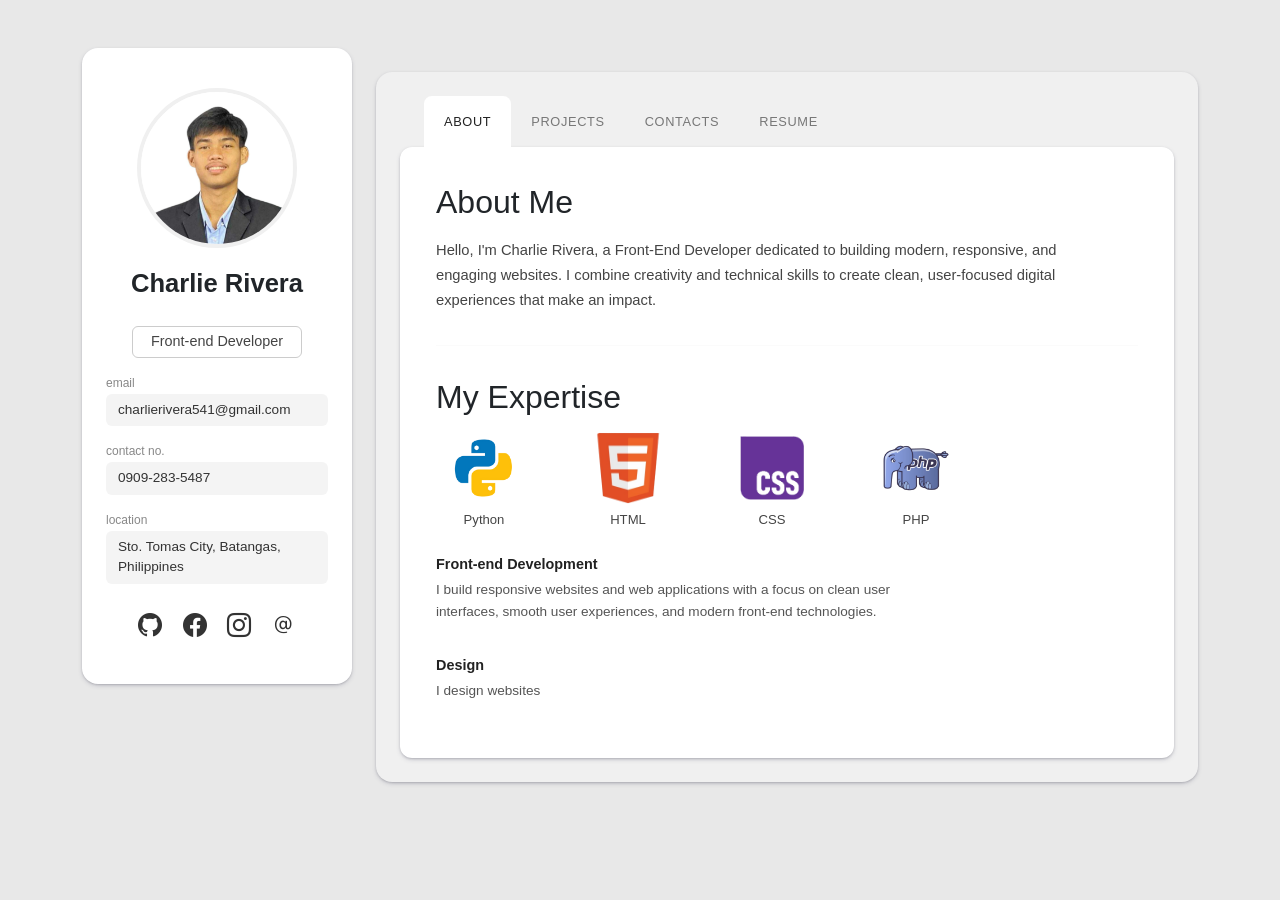
==== index.html @ 8503030e "Add files via upload" ====
<!DOCTYPE html>
<html lang="en">
<head>
  <meta charset="UTF-8" />
  <meta name="viewport" content="width=device-width, initial-scale=1.0"/>

  <title>Charlie Rivera</title>
  <link rel="icon" href="assets/MACW.png">
  <link href="https://cdn.jsdelivr.net/npm/bootstrap@5.3.0/dist/css/bootstrap.min.css" rel="stylesheet"/>
  <link href="https://cdn.jsdelivr.net/npm/bootstrap-icons@1.10.5/font/bootstrap-icons.css" rel="stylesheet"/>
  <link rel="stylesheet" href="style.css">

</head>
<body>

<div class="container py-5">
  <div class="row g-4 align-items-start">

    <!-- left -->
    <div class="col-12 col-lg-3">
      <div class="left-card position-fixed" style="box-shadow: rgba(50, 50, 93, 0.25) 0px 2px 5px -1px, rgba(0, 0, 0, 0.3) 0px 1px 3px -1px;;">

        <img src="assets/profile.jpg" alt="Charlie Rivera" class="profile-img" />
   

        <p class="name">Charlie Rivera</p>
        <span class="role-badge">Front-end Developer</span>

        <p class="info-label">email</p>
        <div class="info-value">charlierivera541@gmail.com</div>

        <p class="info-label">contact no.</p>
        <div class="info-value">0909-283-5487</div>

        <p class="info-label">location</p>
        <div class="info-value">Sto. Tomas City, Batangas, Philippines</div>

        <div class="social-icons mt-4">
          <a href=""><i class="bi bi-github"></i></a>
          <a href=""><i class="bi bi-facebook"></i></a>
          <a href=""><i class="bi bi-instagram"></i></a>
          <a href=""><i class="bi bi-at"></i></a>
        </div>

      </div>
    </div>

    <!-- right -->
    <div class="col-12 col-lg-9">
      <div class="right-card p-4">

        <div class="portfolio-nav">
          <ul class="nav">
            <li class="nav-item">
              <a class="nav-link active" href="#">About</a>
            </li>
            <li class="nav-item">
              <a class="nav-link" href="projects.html">Projects</a>
            </li>
            <li class="nav-item">
              <a class="nav-link" href="contacts.html">Contacts</a>
            </li>
            <li class="nav-item">
              <a class="nav-link" href="resume.html">Resume</a>
            </li>
          </ul>
        </div>

        <div class="content-panel">

          <h2 class="section-title">About Me</h2>
          <p class="about-text">
            Hello, I'm Charlie Rivera, a Front-End Developer dedicated to building modern, responsive,
            and engaging websites. I combine creativity and technical skills to create clean, user-focused
            digital experiences that make an impact.
          </p>

          <hr class="divider" />

          <h2 class="section-title">My Expertise</h2>
          <div class="row g-4 g-md-5 mb-2 flex-wrap">
            <div class="col-auto">
              <div class="expertise-icon">
                <img src="assets/python.png" alt="">
                <p>Python</p>
              </div>
            </div>
            <div class="col-auto">
              <div class="expertise-icon">
                <img src="assets/html.png" alt="">
                <p>HTML</p>
              </div>
            </div>
            <div class="col-auto">
              <div class="expertise-icon">
                <img src="assets/css.png" alt="">
                <p>CSS</p>
              </div>
            </div>
            <div class="col-auto">
              <div class="expertise-icon">
                <img src="assets/php.png" alt="">
                <p>PHP</p>
              </div>
            </div>
          </div>

          <div class="row mb-3">
            <div class="col">
              <p class="what-i-do-title">Front-end Development</p>
              <p class="what-i-do-text">
                I build responsive websites and web applications with a focus on clean user interfaces,
                smooth user experiences, and modern front-end technologies.
              </p>
            </div>
          </div>

          <div class="row">
            <div class="col">
              <p class="what-i-do-title">Design</p>
              <p class="what-i-do-text">I design websites</p>
            </div>
          </div>

        </div>
      </div>
    </div>

  </div>
</div>

<nav class="floating-nav" id="floatingNav">
  <a class="active" href="index.html">About</a>
  <a href="projects.html">Projects</a>
  <a href="contacts.html">Contacts</a>
  <a href="resume.html">Resume</a>
</nav>

<script>
  const floatingNav = document.getElementById('floatingNav');

  const portfolioNav = document.querySelector('.portfolio-nav');

  const observer = new IntersectionObserver(([entry]) => {
    if (!entry.isIntersecting) {
      floatingNav.classList.add('visible');
    } else {
      floatingNav.classList.remove('visible');
    }
  }, { threshold: 0 });

  observer.observe(portfolioNav);
  window.addEventListener('load', () => {
    if (window.innerWidth < 992) {
      const contentPanel = document.querySelector('.content-panel');
      if (contentPanel) {
        contentPanel.scrollIntoView({ behavior: 'smooth', block: 'start' });
      }
    }
  });
</script>

<script src="https://cdn.jsdelivr.net/npm/bootstrap@5.3.0/dist/js/bootstrap.bundle.min.js"></script>
</body>
</html>
---- style.css ----
*{
      transition: .5s ease;
    }
    
    body {
      background-color: #e8e8e8;
      font-family: 'Segoe UI', sans-serif;
    }

    .left-card {
      background: #fff;
      border-radius: 16px;
      padding: 40px 24px;
      text-align: center;
      min-height: 600px;
    }

    .profile-img {
      width: 160px;
      height: 160px;
      border-radius: 50%;
      object-fit: cover;
      border: 4px solid #f0f0f0;
    }

    .name {
      font-size: 1.6rem;
      font-weight: 600;
      margin-top: 16px;
    }

    .role-badge {
      display: inline-block;
      border: 1px solid #ccc;
      border-radius: 6px;
      padding: 4px 18px;
      font-size: 0.9rem;
      color: #444;
      margin-top: 8px;
    }

    .info-label {
      font-size: 0.75rem;
      color: #888;
      text-align: left;
      margin-top: 16px;
      margin-bottom: 2px;
    }

    .info-value {
      background: #f4f4f4;
      border-radius: 6px;
      padding: 6px 12px;
      font-size: 0.85rem;
      color: #333;
      text-align: left;
    }

    .social-icons a {
      font-size: 1.5rem;
      color: #333;
      margin: 0 8px;
      text-decoration: none;
    }

    .social-icons a:hover {
      color: #000;
    }

      .right-card { 
        height: auto;
        background: #f0f0f0;
        border-radius: 16px;
        padding: 0;
        overflow: hidden;
        box-shadow: rgba(50, 50, 93, 0.25) 0px 2px 5px -1px, rgba(0, 0, 0, 0.3) 0px 1px 3px -1px;
      }

    .portfolio-nav {
      background: #f0f0f0;
      padding: 0 24px;
      
    }

    .portfolio-nav .nav-link {
      color: #777;
      font-size: 0.8rem;
      letter-spacing: 0.05em;
      font-weight: 500;
      padding: 16px 20px;
      border: none;
      background: none;
      text-transform: uppercase;
    }

    .portfolio-nav .nav-link.active {
      color: #222;
      background: #fff;
      border-radius: 8px 8px 0 0;
    }

    .portfolio-nav .nav-link:hover:not(.active) {
      color: #444;
    }

    .content-panel {
      background: #fff;
      border-radius: 12px;
      width: 100%;
      padding: 36px 36px 40px;
      min-height: 600px;
      box-shadow: rgba(50, 50, 93, 0.25) 0px 2px 5px -1px, rgba(0, 0, 0, 0.3) 0px 1px 3px -1px;
    }

    .section-title {
      font-size: 2rem;
      font-weight: 400;
      margin-bottom: 16px;
    }

    .about-text {
      font-size: 0.92rem;
      color: #444;
      line-height: 1.7;
      max-width: 640px;
    }

    .expertise-icon {
      text-align: center;
      margin: 0 12px;
    }

    .expertise-icon img {
      width: 72px;
      height: 72px;
      object-fit: contain;
    }

    .expertise-icon .icon-placeholder {
      width: 72px;
      height: 72px;
      background: #e0e0e0;
      border-radius: 8px;
      display: flex;
      align-items: center;
      justify-content: center;
      font-size: 1.8rem;
    }

    .expertise-icon p {
      font-size: 0.82rem;
      color: #444;
      margin-top: 6px;
    }

    .what-i-do-title {
      font-size: 0.9rem;
      font-weight: 600;
      color: #222;
      margin-bottom: 4px;
    }

    .what-i-do-text {
      font-size: 0.85rem;
      color: #555;
      line-height: 1.6;
      max-width: 460px;
    }

    hr.divider {
      border-color: #eee;
      margin: 32px 0;
    }


    /* PROJECTS*/

    .project-card {
      background: #ffffff;
      padding: 5px;
      border-radius: 12px;
      height: 300px;
      overflow: hidden;
      position: relative;
      box-shadow: rgba(50, 50, 93, 0.25) 0px 2px 5px -1px, rgba(0, 0, 0, 0.3) 0px 1px 3px -1px;
    }

    .project-card img {
      border-radius: 10px;
      width: 100%;
      height: 100%;
      object-fit: cover;
      display: block;
    }

    .project-card .card-btn {
      padding-left: 13px;
      padding-right:13px ;
      position: absolute;
      bottom: 20px;
      right: 20px;
      z-index: 5;
      border: none;
      border-radius: 20px;
      background-color: #ffffff;
      font-size: 12px;
      box-shadow: rgba(50, 50, 93, 0.25) 0px 2px 5px -1px, rgba(0, 0, 0, 0.3) 0px 1px 3px -1px;
    }


    .floating-nav {
      position: fixed;
      top: 20px;
      right: 28px;
      z-index: 1000;
      background: #fff;
      border-radius: 12px;
      padding: 8px 12px;
      display: flex;
      gap: 4px;
      box-shadow: rgba(50, 50, 93, 0.25) 0px 6px 12px -2px, rgba(0, 0, 0, 0.3) 0px 3px 7px -3px;
      opacity: 0;
      transform: translateY(-12px);
      pointer-events: none;
      transition: opacity 0.25s ease, transform 0.25s ease;
    }
 
    .floating-nav.visible {
      opacity: 1;
      transform: translateY(0);
      pointer-events: all;
    }
 
    .floating-nav a {
      font-size: 0.75rem;
      font-weight: 500;
      letter-spacing: 0.05em;
      text-transform: uppercase;
      color: #777;
      text-decoration: none;
      padding: 6px 14px;
      border-radius: 8px;
      transition: background 0.15s ease, color 0.15s ease;
    }
 
    .floating-nav a:hover {
      background: #f0f0f0;
      color: #222;
    }
 
    .floating-nav a.active {
      background: #f0f0f0;
      color: #222;
    }

    /* CONTACTS */

    .availability-tag {
      display: inline-flex;
      align-items: center;
      gap: 8px;
      background: #f0faf5;
      border: 1px solid #c0e8d4;
      border-radius: 20px;
      padding: 5px 16px;
      font-size: 0.78rem;
      color: #1a7a50;
      margin-bottom: 28px;
    }
 
    .availability-dot {
      width: 7px;
      height: 7px;
      border-radius: 50%;
      background: #27ae60;
      flex-shrink: 0;
    }

    .contact-info-block {
      display: flex;
      flex-direction: column;
      gap: 18px;
    }
 
    .contact-row {
      display: flex;
      align-items: flex-start;
      gap: 12px;
    }
 
    .contact-icon-box {
      width: 36px;
      height: 36px;
      background: #f4f4f4;
      border-radius: 8px;
      display: flex;
      align-items: center;
      justify-content: center;
      flex-shrink: 0;
      font-size: 15px;
      color: #555;
    }
 
    .contact-row-label {
      font-size: 0.7rem;
      color: #999;
      margin-bottom: 2px;
    }
 
    .contact-row-value {
      font-size: 0.83rem;
      color: #333;
      margin: 0;
    }

    .social-pill-group {
      display: flex;
      flex-wrap: wrap;
      gap: 8px;
    }
 
    .social-pill {
      display: inline-flex;
      align-items: center;
      gap: 6px;
      background: #f4f4f4;
      border-radius: 8px;
      padding: 7px 14px;
      font-size: 0.78rem;
      color: #333;
      text-decoration: none;
      transition: background 0.15s ease;
    }
 
    .social-pill:hover {
      background: #e8e8e8;
      color: #111;
    }
 
    .contact-form-label {
      display: block;
      font-size: 0.7rem;
      color: #999;
      letter-spacing: 0.04em;
      margin-bottom: 5px;
    }
 
    .contact-input {
      background: #f7f7f7 !important;
      border: 1px solid #e4e4e4 !important;
      border-radius: 8px !important;
      padding: 9px 12px !important;
      font-size: 0.83rem !important;
      color: #333 !important;
      font-family: 'Segoe UI', sans-serif;
      box-shadow: none !important;
    }
 
    .contact-input:focus {
      border-color: #bbb !important;
      background: #fff !important;
      box-shadow: none !important;
    }
 
    .contact-textarea {
      height: 110px;
      resize: none;
    }
 
    /* Send button */
    .send-btn {
      width: 100%;
      padding: 11px;
      background: #222;
      color: #fff;
      border: none;
      border-radius: 10px;
      font-size: 0.85rem;
      font-weight: 500;
      cursor: pointer;
      display: flex;
      align-items: center;
      justify-content: center;
      gap: 8px;
      transition: background 0.15s ease;
    }
 
    .send-btn:hover {
      background: #111;
    }

    /* RESUME */
 
    .resume-header {
      display: flex;
      align-items: center;
      justify-content: space-between;
      margin-bottom: 0;
    }
 
    .download-btn {
      display: inline-flex;
      align-items: center;
      gap: 7px;
      background: #222;
      color: #fff;
      border: none;
      border-radius: 10px;
      padding: 9px 18px;
      font-size: 0.82rem;
      font-weight: 500;
      cursor: pointer;
      transition: background 0.15s ease;
    }
 
    .download-btn:hover {
      background: #111;
    }
 
    .resume-section-label {
      font-size: 0.72rem;
      font-weight: 600;
      letter-spacing: 0.08em;
      text-transform: uppercase;
      color: #999;
      margin-bottom: 20px;
    }
 
    .resume-entry {
      display: flex;
      gap: 24px;
      margin-bottom: 28px;
    }
 
    .resume-entry-left {
      min-width: 110px;
      padding-top: 2px;
    }
 
    .resume-period {
      font-size: 0.75rem;
      color: #aaa;
      white-space: nowrap;
    }
 
    .resume-entry-right {
      flex: 1;
    }
 
    .resume-role {
      font-size: 0.92rem;
      font-weight: 600;
      color: #222;
      margin-bottom: 2px;
    }
 
    .resume-company {
      font-size: 0.8rem;
      color: #888;
      margin-bottom: 8px;
    }
 
    .resume-desc {
      font-size: 0.83rem;
      color: #555;
      line-height: 1.65;
      margin-bottom: 10px;
    }
 
    .resume-tags {
      display: flex;
      flex-wrap: wrap;
      gap: 6px;
    }
 
    .resume-tag {
      background: #f2f2f2;
      border-radius: 6px;
      padding: 3px 10px;
      font-size: 0.73rem;
      color: #555;
    }
 
    .resume-skills-grid {
      display: flex;
      gap: 40px;
      flex-wrap: wrap;
    }
 
    .resume-skill-group {
      display: flex;
      flex-direction: column;
      gap: 8px;
    }
 
    .skill-group-label {
      font-size: 0.78rem;
      font-weight: 600;
      color: #444;
      margin-bottom: 0;
    }


    @media (max-width: 1199.98px) {
      .content-panel {
        padding: 28px 24px 32px;
      }

      .what-i-do-text {
        max-width: 100%;
      }

      .about-text {
        max-width: 100%;
      }
    }

    @media (min-width: 992px) {
      .left-card.position-fixed {
        width: 270px;
        
      }

      .col-lg-9 {
        margin-left: calc(270px + 1.5rem);
        max-width: calc(100% - 270px - 1.5rem);
        flex: 0 0 calc(100% - 270px - 1.5rem);
      }
    }

    @media (max-width: 991.98px) {
      .left-card.position-fixed {
        position: relative !important;
        top: auto !important;
        width: 100% !important;
        margin-bottom: 24px;
      }

      .left-card {
        min-height: auto;
      }

      .portfolio-nav .nav-link {
        padding: 14px 14px;
        font-size: 0.75rem;
      }
    }

    @media (max-width: 575.98px) {
      .container.py-5 {
        padding-top: 1.5rem !important;
        padding-bottom: 1.5rem !important;
      }

      .content-panel {
        padding: 20px 16px 24px;
        min-height: auto;
      }

      .section-title {
        font-size: 1.5rem;
      }

      .portfolio-nav {
        padding: 0 8px;
        overflow-x: auto;
      }

      .portfolio-nav .nav {
        flex-wrap: nowrap;
      }

      .portfolio-nav .nav-link {
        padding: 12px 10px;
        font-size: 0.68rem;
        white-space: nowrap;
      }

      .floating-nav {
        right: 12px;
        left: 12px;
        top: 12px;
        justify-content: space-between;
      }

      .floating-nav a {
        padding: 6px 8px;
        font-size: 0.65rem;
      }

      .project-card {
        height: 220px;
      }

      .resume-entry {
        flex-direction: column;
        gap: 6px;
      }

      .resume-entry-left {
        min-width: 0;
      }

      .resume-skills-grid {
        gap: 24px;
      }

      .resume-header {
        flex-wrap: wrap;
        gap: 12px;
      }

      .expertise-icon {
        margin: 0 4px;
      }

      .expertise-icon img {
        width: 56px;
        height: 56px;
      }
    }
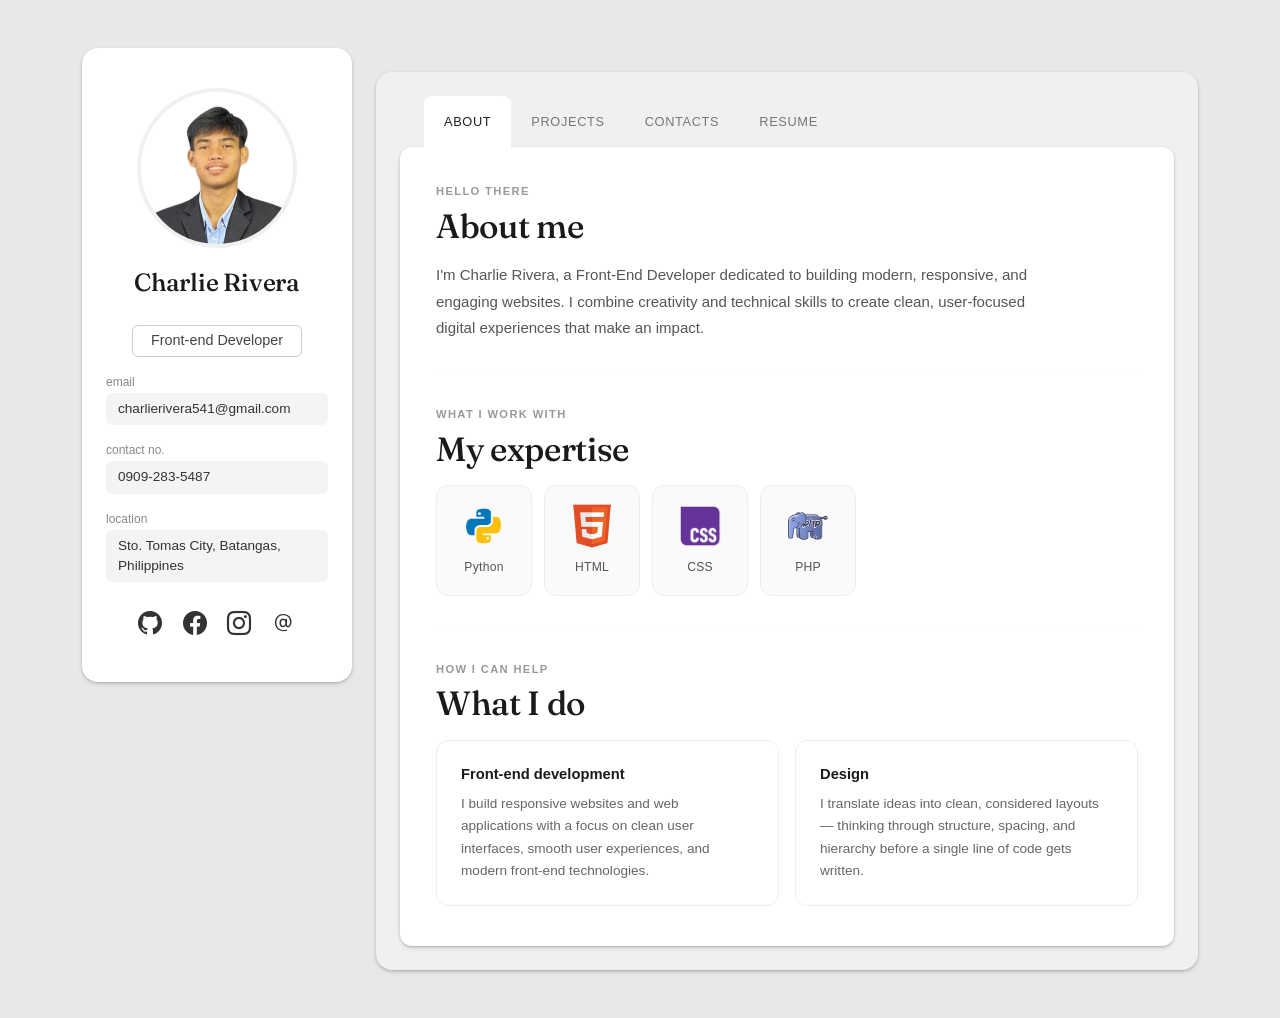
==== commit ecd2457d: "Better Ui" ====
--- a/index.html
+++ b/index.html
@@ -6,6 +6,9 @@
 
   <title>Charlie Rivera</title>
   <link rel="icon" href="assets/MACW.png">
+  <link rel="preconnect" href="https://fonts.googleapis.com">
+  <link rel="preconnect" href="https://fonts.gstatic.com" crossorigin>
+  <link href="https://fonts.googleapis.com/css2?family=Fraunces:opsz,wght@9..144,400;9..144,500;9..144,600&display=swap" rel="stylesheet">
   <link href="https://cdn.jsdelivr.net/npm/bootstrap@5.3.0/dist/css/bootstrap.min.css" rel="stylesheet"/>
   <link href="https://cdn.jsdelivr.net/npm/bootstrap-icons@1.10.5/font/bootstrap-icons.css" rel="stylesheet"/>
   <link rel="stylesheet" href="style.css">
@@ -49,6 +52,7 @@
     <div class="col-12 col-lg-9">
       <div class="right-card p-4">
 
+        <!-- nav -->
         <div class="portfolio-nav">
           <ul class="nav">
             <li class="nav-item">
@@ -68,57 +72,56 @@
 
         <div class="content-panel">
 
-          <h2 class="section-title">About Me</h2>
+          <!-- about -->
+          <span class="eyebrow">Hello there</span>
+          <h2 class="section-title">About me</h2>
           <p class="about-text">
-            Hello, I'm Charlie Rivera, a Front-End Developer dedicated to building modern, responsive,
+            I'm Charlie Rivera, a Front-End Developer dedicated to building modern, responsive,
             and engaging websites. I combine creativity and technical skills to create clean, user-focused
             digital experiences that make an impact.
           </p>
 
           <hr class="divider" />
 
-          <h2 class="section-title">My Expertise</h2>
-          <div class="row g-4 g-md-5 mb-2 flex-wrap">
-            <div class="col-auto">
-              <div class="expertise-icon">
-                <img src="assets/python.png" alt="">
-                <p>Python</p>
-              </div>
+          <span class="eyebrow">What I work with</span>
+          <h2 class="section-title">My expertise</h2>
+          <div class="expertise-row mb-2">
+            <div class="expertise-icon">
+              <img src="assets/python.png" alt="">
+              <p>Python</p>
             </div>
-            <div class="col-auto">
-              <div class="expertise-icon">
-                <img src="assets/html.png" alt="">
-                <p>HTML</p>
-              </div>
+            <div class="expertise-icon">
+              <img src="assets/html.png" alt="">
+              <p>HTML</p>
             </div>
-            <div class="col-auto">
-              <div class="expertise-icon">
-                <img src="assets/css.png" alt="">
-                <p>CSS</p>
-              </div>
+            <div class="expertise-icon">
+              <img src="assets/css.png" alt="">
+              <p>CSS</p>
             </div>
-            <div class="col-auto">
-              <div class="expertise-icon">
-                <img src="assets/php.png" alt="">
-                <p>PHP</p>
-              </div>
+            <div class="expertise-icon">
+              <img src="assets/php.png" alt="">
+              <p>PHP</p>
             </div>
           </div>
 
-          <div class="row mb-3">
-            <div class="col">
-              <p class="what-i-do-title">Front-end Development</p>
+          <hr class="divider" />
+
+          <span class="eyebrow">How I can help</span>
+          <h2 class="section-title">What I do</h2>
+          <div class="what-i-do-grid">
+            <div class="what-i-do-card">
+              <p class="what-i-do-title">Front-end development</p>
               <p class="what-i-do-text">
                 I build responsive websites and web applications with a focus on clean user interfaces,
                 smooth user experiences, and modern front-end technologies.
               </p>
             </div>
-          </div>
-
-          <div class="row">
-            <div class="col">
+            <div class="what-i-do-card">
               <p class="what-i-do-title">Design</p>
-              <p class="what-i-do-text">I design websites</p>
+              <p class="what-i-do-text">
+                I translate ideas into clean, considered layouts — thinking through structure,
+                spacing, and hierarchy before a single line of code gets written.
+              </p>
             </div>
           </div>
 
--- a/style.css
+++ b/style.css
@@ -15,6 +15,20 @@
       min-height: 600px;
     }
 
+    @media (min-width: 992px) {
+      .left-card.position-fixed {
+        width: 270px;
+      }
+
+      .col-lg-9 {
+        margin-left: calc(270px + 1.5rem);
+        max-width: calc(100% - 270px - 1.5rem);
+        flex: 0 0 calc(100% - 270px - 1.5rem);
+      }
+    }
+
+
+
     .profile-img {
       width: 160px;
       height: 160px;
@@ -24,8 +38,11 @@
     }
 
     .name {
-      font-size: 1.6rem;
-      font-weight: 600;
+      font-family: 'Fraunces', Georgia, serif;
+      font-size: 1.55rem;
+      font-weight: 500;
+      letter-spacing: -0.01em;
+      color: #1a1a1a;
       margin-top: 16px;
     }
 
@@ -112,27 +129,55 @@
       box-shadow: rgba(50, 50, 93, 0.25) 0px 2px 5px -1px, rgba(0, 0, 0, 0.3) 0px 1px 3px -1px;
     }
 
+    .eyebrow {
+      display: block;
+      font-size: 0.7rem;
+      font-weight: 600;
+      letter-spacing: 0.12em;
+      text-transform: uppercase;
+      color: #999;
+      margin-bottom: 6px;
+    }
+
     .section-title {
-      font-size: 2rem;
-      font-weight: 400;
+      font-family: 'Fraunces', Georgia, serif;
+      font-size: 2.1rem;
+      font-weight: 500;
+      letter-spacing: -0.01em;
+      color: #1a1a1a;
       margin-bottom: 16px;
     }
 
     .about-text {
-      font-size: 0.92rem;
-      color: #444;
-      line-height: 1.7;
-      max-width: 640px;
+      font-size: 0.94rem;
+      color: #555;
+      line-height: 1.75;
+      max-width: 600px;
+    }
+
+    .expertise-row {
+      display: flex;
+      flex-wrap: wrap;
+      gap: 12px;
     }
 
     .expertise-icon {
       text-align: center;
-      margin: 0 12px;
+      background: #fafafa;
+      border: 1px solid #eee;
+      border-radius: 12px;
+      padding: 18px 22px;
+      min-width: 96px;
+    }
+
+    .expertise-icon:hover {
+      background: #f4f4f4;
+      border-color: #e2e2e2;
     }
 
     .expertise-icon img {
-      width: 72px;
-      height: 72px;
+      width: 44px;
+      height: 44px;
       object-fit: contain;
     }
 
@@ -148,23 +193,42 @@
     }
 
     .expertise-icon p {
-      font-size: 0.82rem;
-      color: #444;
-      margin-top: 6px;
+      font-size: 0.76rem;
+      font-weight: 500;
+      letter-spacing: 0.02em;
+      color: #555;
+      margin: 10px 0 0;
+    }
+
+    .what-i-do-grid {
+      display: grid;
+      grid-template-columns: repeat(2, 1fr);
+      gap: 16px;
+    }
+
+    .what-i-do-card {
+      border: 1px solid #eee;
+      border-radius: 12px;
+      padding: 22px 24px;
+    }
+
+    .what-i-do-card:hover {
+      border-color: #ddd;
     }
 
     .what-i-do-title {
-      font-size: 0.9rem;
+      font-size: 0.92rem;
       font-weight: 600;
-      color: #222;
-      margin-bottom: 4px;
+      color: #1a1a1a;
+      margin-bottom: 8px;
     }
 
     .what-i-do-text {
       font-size: 0.85rem;
-      color: #555;
-      line-height: 1.6;
-      max-width: 460px;
+      color: #666;
+      line-height: 1.65;
+      max-width: none;
+      margin-bottom: 0;
     }
 
     hr.divider {
@@ -175,18 +239,26 @@
 
     /* PROJECTS*/
 
-    .project-card {
+     .project-card {
       background: #ffffff;
-      padding: 5px;
+      border: 1px solid #eee;
       border-radius: 12px;
-      height: 300px;
       overflow: hidden;
+      display: flex;
+      flex-direction: column;
+    }
+
+    .project-card:hover {
+      border-color: #ddd;
+    }
+
+    .project-card .project-card-image {
       position: relative;
-      box-shadow: rgba(50, 50, 93, 0.25) 0px 2px 5px -1px, rgba(0, 0, 0, 0.3) 0px 1px 3px -1px;
+      height: 230px;
+      overflow: hidden;
     }
 
     .project-card img {
-      border-radius: 10px;
       width: 100%;
       height: 100%;
       object-fit: cover;
@@ -197,16 +269,45 @@
       padding-left: 13px;
       padding-right:13px ;
       position: absolute;
-      bottom: 20px;
-      right: 20px;
+      bottom: 14px;
+      right: 14px;
       z-index: 5;
       border: none;
       border-radius: 20px;
       background-color: #ffffff;
       font-size: 12px;
+      padding-top: 6px;
+      padding-bottom: 6px;
       box-shadow: rgba(50, 50, 93, 0.25) 0px 2px 5px -1px, rgba(0, 0, 0, 0.3) 0px 1px 3px -1px;
     }
 
+    .project-card-info {
+      display: flex;
+      align-items: center;
+      justify-content: space-between;
+      gap: 12px;
+      padding: 14px 16px;
+    }
+
+    .project-card-title {
+      font-size: 0.86rem;
+      font-weight: 600;
+      color: #1a1a1a;
+      margin: 0;
+    }
+
+    .project-card-tag {
+      font-size: 0.68rem;
+      font-weight: 600;
+      letter-spacing: 0.04em;
+      text-transform: uppercase;
+      color: #888;
+      background: #f4f4f4;
+      border-radius: 6px;
+      padding: 3px 9px;
+      white-space: nowrap;
+      flex-shrink: 0;
+    }
 
     .floating-nav {
       position: fixed;
@@ -366,8 +467,7 @@
       height: 110px;
       resize: none;
     }
- 
-    /* Send button */
+
     .send-btn {
       width: 100%;
       padding: 11px;
@@ -500,7 +600,6 @@
       margin-bottom: 0;
     }
 
-
     @media (max-width: 1199.98px) {
       .content-panel {
         padding: 28px 24px 32px;
@@ -512,19 +611,6 @@
 
       .about-text {
         max-width: 100%;
-      }
-    }
-
-    @media (min-width: 992px) {
-      .left-card.position-fixed {
-        width: 270px;
-        
-      }
-
-      .col-lg-9 {
-        margin-left: calc(270px + 1.5rem);
-        max-width: calc(100% - 270px - 1.5rem);
-        flex: 0 0 calc(100% - 270px - 1.5rem);
       }
     }
 
@@ -540,9 +626,14 @@
         min-height: auto;
       }
 
-      .portfolio-nav .nav-link {
-        padding: 14px 14px;
-        font-size: 0.75rem;
+      .portfolio-nav {
+        display: none;
+      }
+
+      .floating-nav {
+        opacity: 1 !important;
+        transform: translateY(0) !important;
+        pointer-events: all !important;
       }
     }
 
@@ -559,21 +650,6 @@
 
       .section-title {
         font-size: 1.5rem;
-      }
-
-      .portfolio-nav {
-        padding: 0 8px;
-        overflow-x: auto;
-      }
-
-      .portfolio-nav .nav {
-        flex-wrap: nowrap;
-      }
-
-      .portfolio-nav .nav-link {
-        padding: 12px 10px;
-        font-size: 0.68rem;
-        white-space: nowrap;
       }
 
       .floating-nav {
@@ -610,12 +686,17 @@
         gap: 12px;
       }
 
+      .what-i-do-grid {
+        grid-template-columns: 1fr;
+      }
+
       .expertise-icon {
-        margin: 0 4px;
+        padding: 14px 16px;
+        min-width: 80px;
       }
 
       .expertise-icon img {
-        width: 56px;
-        height: 56px;
+        width: 36px;
+        height: 36px;
       }
     }
